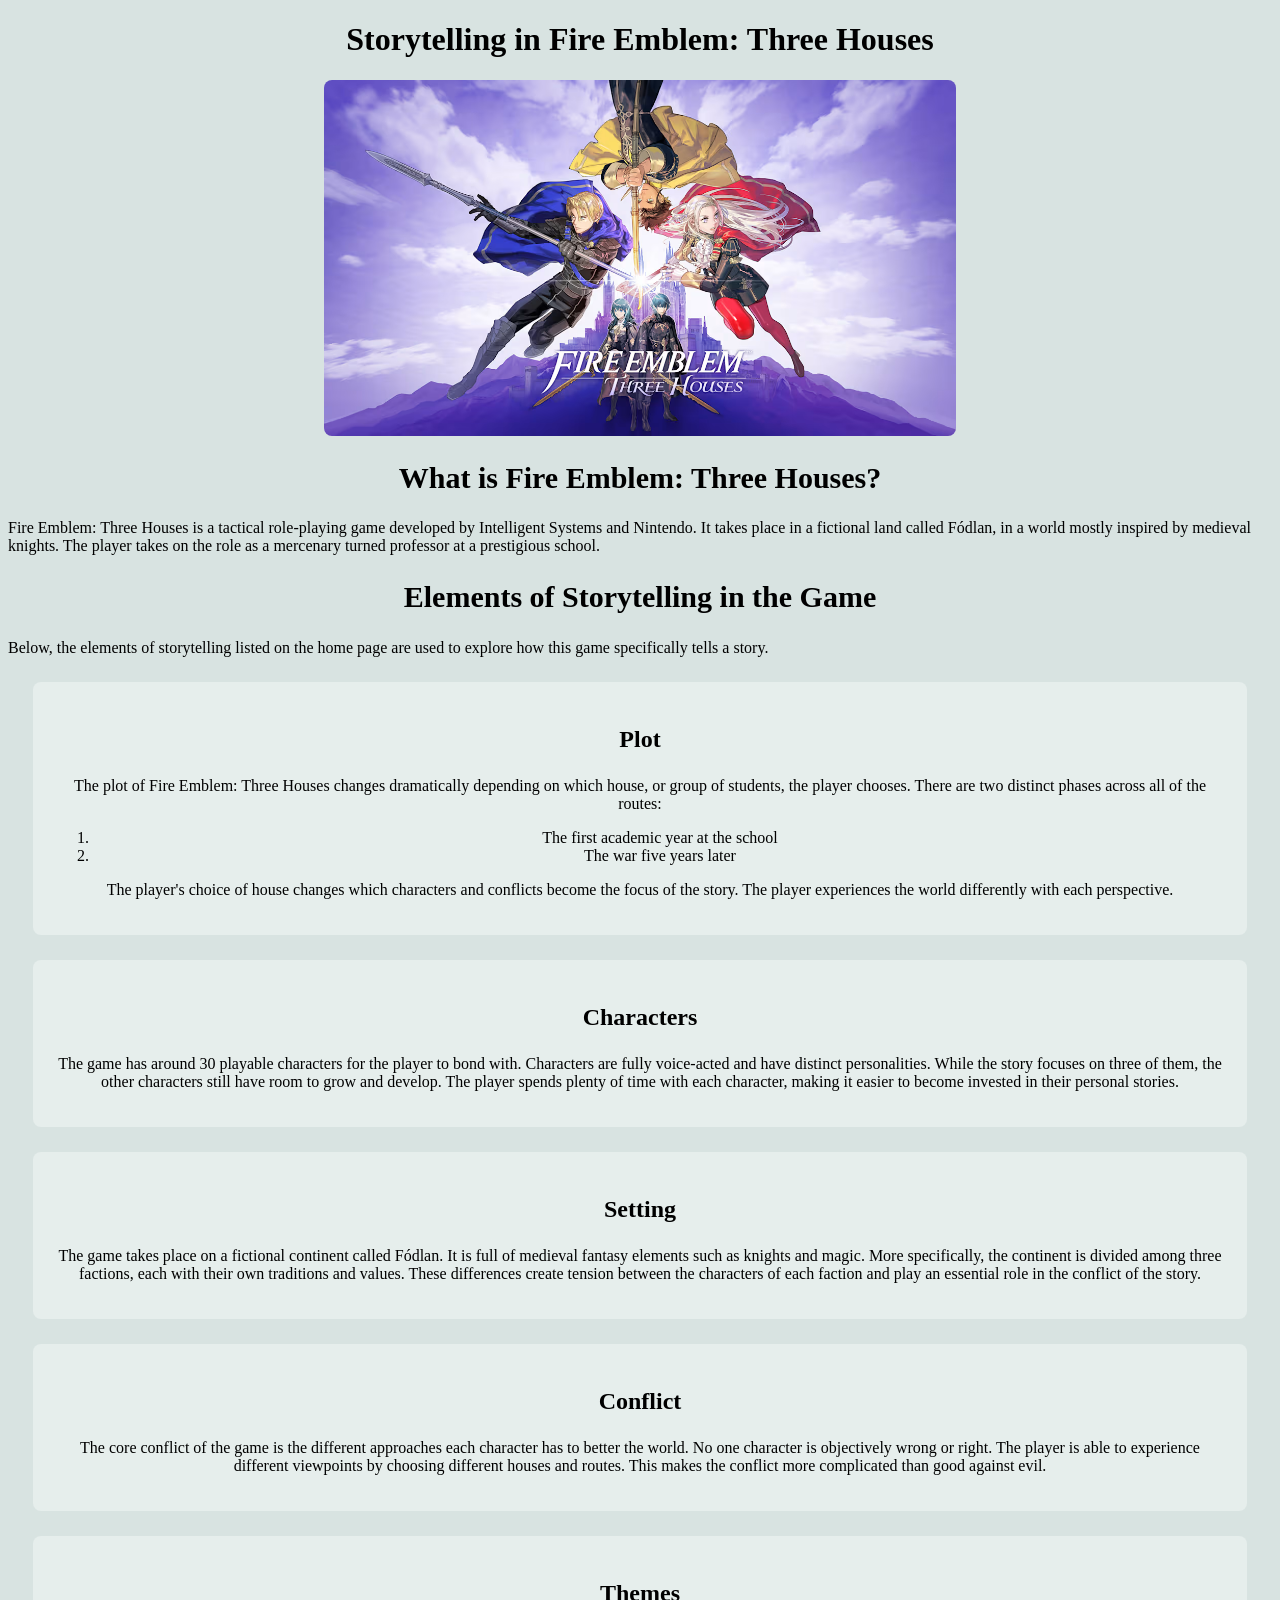
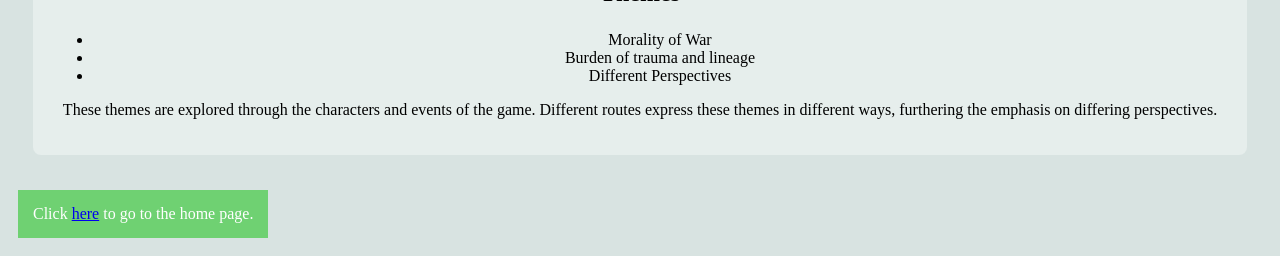
==== page2.html @ 9d00e952 "Added story_card class to the elements of storytelling in index.html and page2.html" ====
<!DOCTYPE html>
<html lang="en">
<head>
    <meta charset="UTF-8">
    <meta name="viewport" content="width=device-width, initial-scale=1.0">
    <title>Storytelling in Fire Emblem: Three Houses</title>
    <link rel="stylesheet" href="./css/style.css" />
</head>
<body>
    <header id="page2_header">
        <h1>Storytelling in Fire Emblem: Three Houses</h1>
        <img src="./images/fe3h.avif" alt="The cover art for the Fire Emblem: Three Houses video game." width="50%"/>
    </header>
    <main id="page2_content">
        <!-- Overview of Fire Emblem: Three Houses game -->
        <section id="overview_game">
            <h2>What is Fire Emblem: Three Houses?</h2>
            <p>Fire Emblem: Three Houses is a tactical role-playing game developed by Intelligent Systems and Nintendo. It takes place in a fictional land called Fódlan, in a world mostly inspired by medieval knights. The player takes on the role as a mercenary turned professor at a prestigious school.</p>
        </section>
        <!-- Intro to specific ways elements of storytelling are used in-game -->
        <section id="elements_in_game">
            <h2>Elements of Storytelling in the Game</h2>
            <p>Below, the elements of storytelling listed on the home page are used to explore how this game specifically tells a story.</p>
        </section>
        <!-- Overview of plot element in-game-->
        <section id="plot_in-game" class="story_card">
            <h3>Plot</h3>
            <p>The plot of Fire Emblem: Three Houses changes dramatically depending on which house, or group of students, the player chooses. There are two distinct phases across all of the routes:</p>
            <ol>
                <li>The first academic year at the school</li>
                <li>The war five years later</li>
            </ol>
            <p>The player's choice of house changes which characters and conflicts become the focus of the story. The player experiences the world differently with each perspective.</p>
        </section>
        <!-- Overview of character element in-game -->
        <section id="characters_in-game" class="story_card">
            <h3>Characters</h3>
            <p>The game has around 30 playable characters for the player to bond with. Characters are fully voice-acted and have distinct personalities. While the story focuses on three of them, the other characters still have room to grow and develop. The player spends plenty of time with each character, making it easier to become invested in their personal stories.</p>
        </section>
        <!-- Overview of setting element in-game -->
        <section id="setting_in-game" class="story_card">
            <h3>Setting</h3>
            <p>The game takes place on a fictional continent called Fódlan. It is full of medieval fantasy elements such as knights and magic. More specifically, the continent is divided among three factions, each with their own traditions and values. These differences create tension between the characters of each faction and play an essential role in the conflict of the story.</p>
        </section>
        <!-- Overview of conflict element in-game -->
        <section id="conflict_in-game" class="story_card">
            <h3>Conflict</h3>
            <p>The core conflict of the game is the different approaches each character has to better the world. No one character is objectively wrong or right. The player is able to experience different viewpoints by choosing different houses and routes. This makes the conflict more complicated than good against evil.</p>
        </section>
        <!-- Overview of theme element in-game -->
        <section id="theme_in-game" class="story_card">
            <h3>Themes</h3>
            <ul>
                <li>Morality of War</li>
                <li>Burden of trauma and lineage</li>
                <li>Different Perspectives</li>
            </ul>
            <p>These themes are explored through the characters and events of the game. Different routes express these themes in different ways, furthering the emphasis on differing perspectives.</p>
        </section>
    <footer id="page2_footer">
        <p class="button">Click <a href="index.html">here</a> to go to the home page.</p>
    </footer>
    </main>
</body>
</html>
---- css/style.css ----
header {
    background-color: #d8e3e1;
    text-align: center;
}
h2 {
    font-size: 30px;
    text-align: center;
}
h3 {
    font-size: 24px;
    text-align: center;
}
body {
    background-color:#d8e3e1;
}
* {
    font-family: crimson;
}
img {
    width: 50%;
    border-radius: 8px;
    display: block;
    margin: auto;
}
.button {
    background-color: #6fd172;
    color: white;
    padding: 15px;
    text-align: center;
    text-decoration: none;
    font-size: 16px;
    display: inline-block;
    margin: 10px;
}
.story_card {
    background-color: #e6eeec;
    padding: 20px;
    text-align: center;
    text-decoration: none;
    margin: 25px;
    border-radius: 8px
}
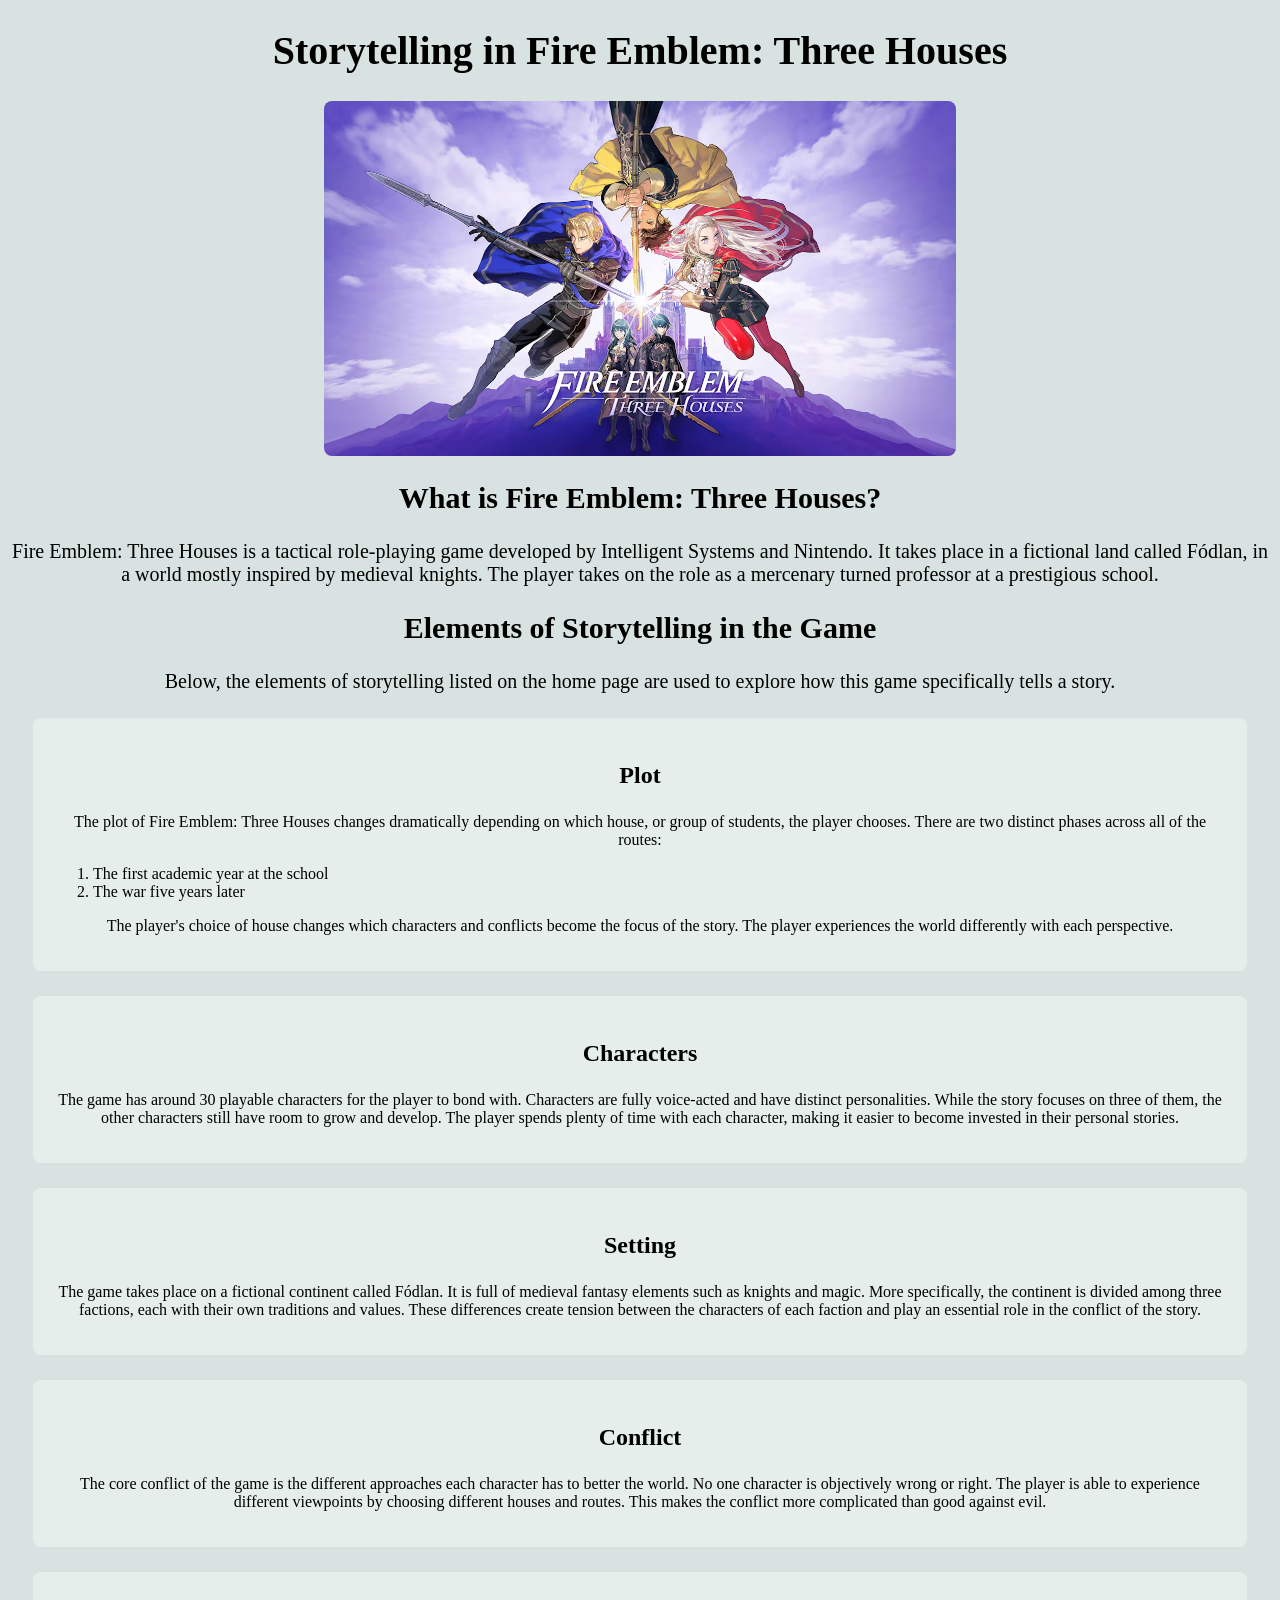
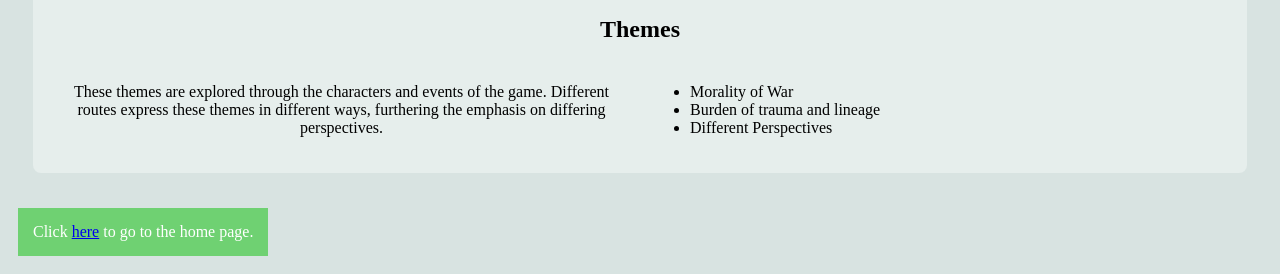
==== commit 48ba15de: "Added <div> and flexbox to page2.html. Also changed organization of themes section and made list in " ====
--- a/page2.html
+++ b/page2.html
@@ -26,7 +26,7 @@
         <section id="plot_in-game" class="story_card">
             <h3>Plot</h3>
             <p>The plot of Fire Emblem: Three Houses changes dramatically depending on which house, or group of students, the player chooses. There are two distinct phases across all of the routes:</p>
-            <ol>
+            <ol id="plot_list">
                 <li>The first academic year at the school</li>
                 <li>The war five years later</li>
             </ol>
@@ -50,12 +50,18 @@
         <!-- Overview of theme element in-game -->
         <section id="theme_in-game" class="story_card">
             <h3>Themes</h3>
-            <ul>
-                <li>Morality of War</li>
-                <li>Burden of trauma and lineage</li>
-                <li>Different Perspectives</li>
-            </ul>
-            <p>These themes are explored through the characters and events of the game. Different routes express these themes in different ways, furthering the emphasis on differing perspectives.</p>
+            <div id="theme_wrapper">
+                <section id="theme_p">
+                    <p>These themes are explored through the characters and events of the game. Different routes express these themes in different ways, furthering the emphasis on differing perspectives.</p>
+                </section>
+                <section id="theme_list">
+                    <ul>
+                        <li>Morality of War</li>
+                        <li>Burden of trauma and lineage</li>
+                        <li>Different Perspectives</li>
+                    </ul>
+                </section>
+            </div>
         </section>
     <footer id="page2_footer">
         <p class="button">Click <a href="index.html">here</a> to go to the home page.</p>
--- a/css/style.css
+++ b/css/style.css
@@ -1,6 +1,7 @@
 header {
     background-color: #d8e3e1;
     text-align: center;
+    font-size: 20px;
 }
 h2 {
     font-size: 30px;
@@ -39,4 +40,39 @@
     text-decoration: none;
     margin: 25px;
     border-radius: 8px
-}+}
+#overview_game {
+    text-align: center;
+    font-size: 20px;
+}
+#elements_in_game {
+    text-align: center;
+    font-size: 20px;
+}
+#elements_of_storytelling {
+    text-align: center;
+    font-size: 20px;
+}
+#examples_p {
+    text-align: center;
+    font-size: 20px;
+}
+#examples {
+    font-size: 18px;
+}
+
+#theme_wrapper {
+    display: flex;
+    gap: 20px;
+}
+#theme_p, #theme_list {
+    flex: 1;
+}
+
+#theme_list {
+    text-align: left;
+}
+
+#plot_list {
+    text-align: left;
+}
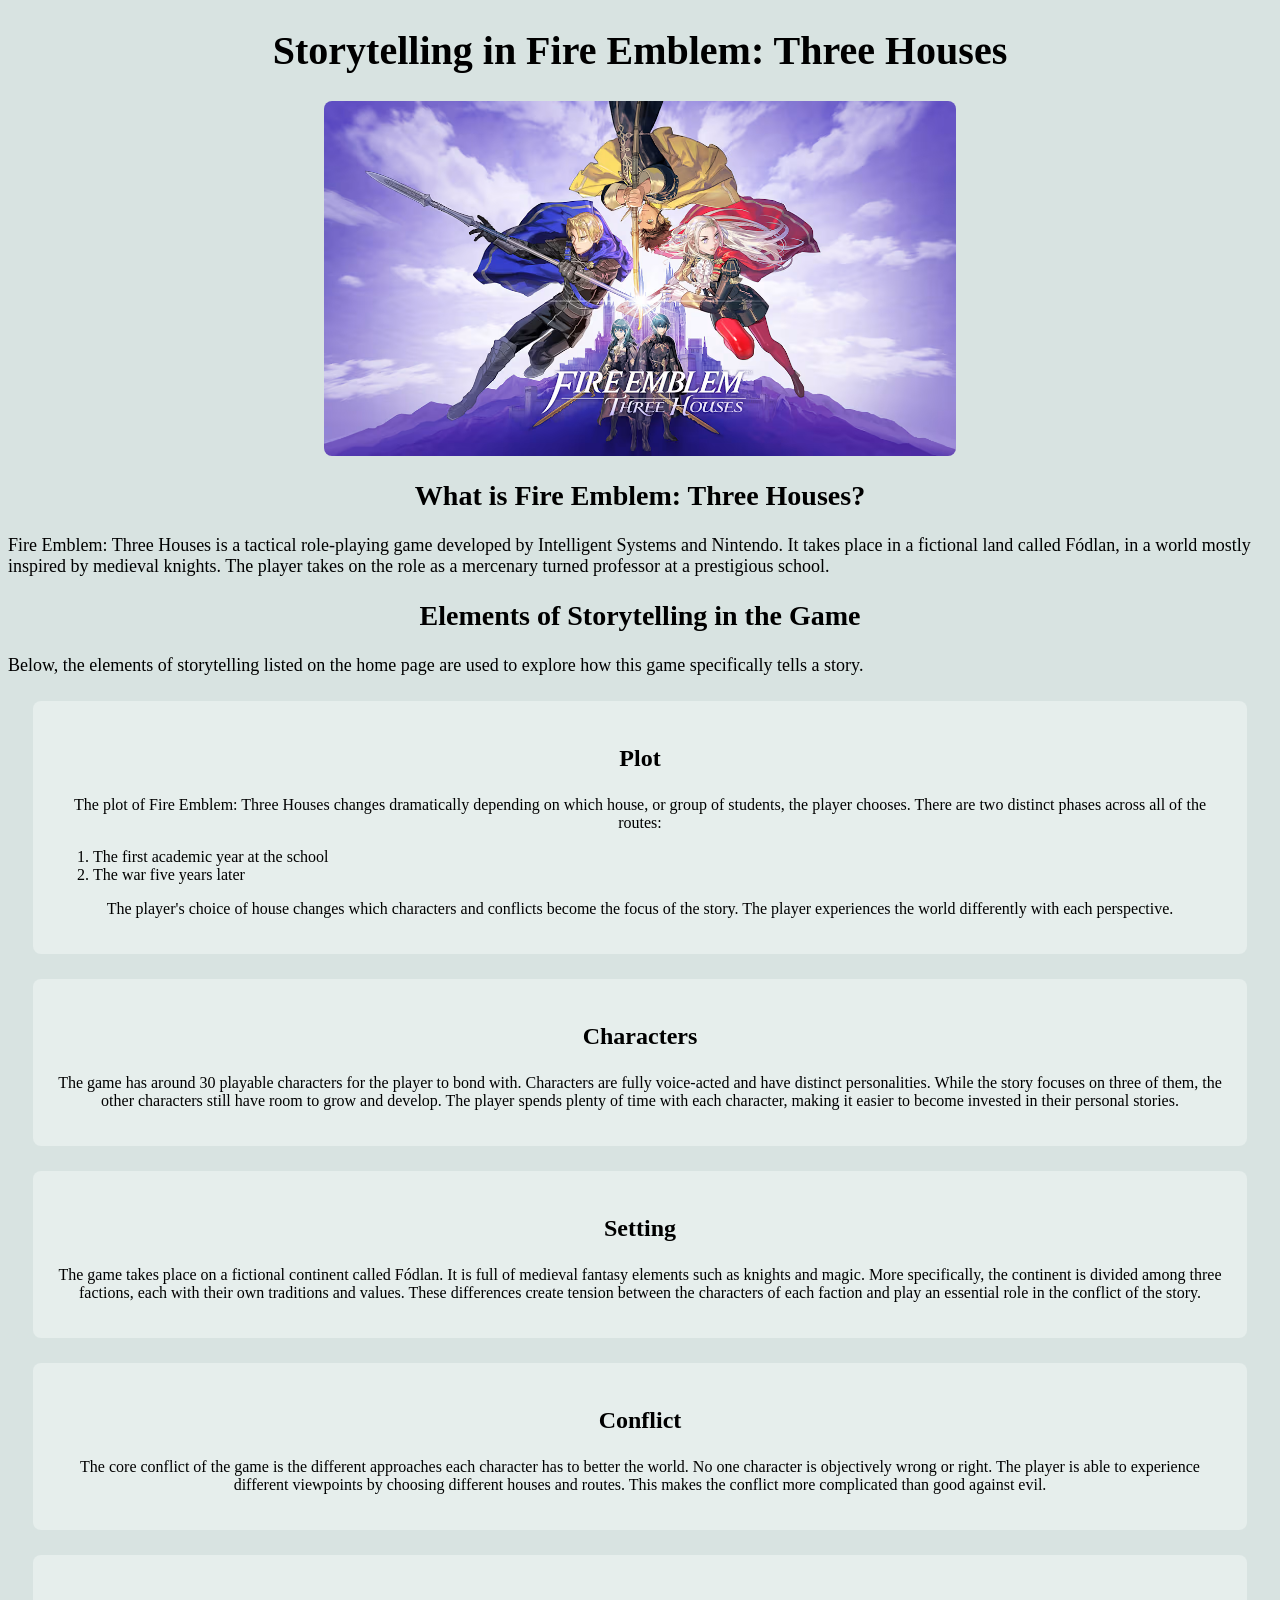
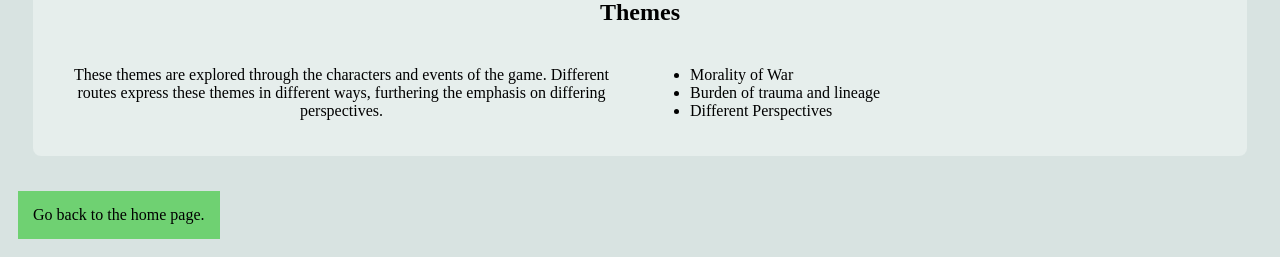
==== commit 1a4a334c: "Updated the links on the buttons for accessibility" ====
--- a/page2.html
+++ b/page2.html
@@ -64,7 +64,7 @@
             </div>
         </section>
     <footer id="page2_footer">
-        <p class="button">Click <a href="index.html">here</a> to go to the home page.</p>
+        <a class="button" href="index.html">Go back to the home page.</a>
     </footer>
     </main>
 </body>
--- a/css/style.css
+++ b/css/style.css
@@ -1,21 +1,8 @@
+/* Header and image */
 header {
     background-color: #d8e3e1;
     text-align: center;
     font-size: 20px;
-}
-h2 {
-    font-size: 30px;
-    text-align: center;
-}
-h3 {
-    font-size: 24px;
-    text-align: center;
-}
-body {
-    background-color:#d8e3e1;
-}
-* {
-    font-family: crimson;
 }
 img {
     width: 50%;
@@ -23,9 +10,26 @@
     display: block;
     margin: auto;
 }
+/* h2 and h3 */
+h2 {
+    font-size: 28px;
+    text-align: center;
+}
+h3 {
+    font-size: 24px;
+    text-align: center;
+}
+/* Background color and font */
+body {
+    background-color:#d8e3e1;
+}
+* {
+    font-family: palatino linotype, serif;
+}
+/* button class */
 .button {
     background-color: #6fd172;
-    color: white;
+    color: black;
     padding: 15px;
     text-align: center;
     text-decoration: none;
@@ -33,6 +37,7 @@
     display: inline-block;
     margin: 10px;
 }
+/* story_card class */
 .story_card {
     background-color: #e6eeec;
     padding: 20px;
@@ -41,26 +46,21 @@
     margin: 25px;
     border-radius: 8px
 }
-#overview_game {
-    text-align: center;
-    font-size: 20px;
-}
-#elements_in_game {
-    text-align: center;
-    font-size: 20px;
-}
-#elements_of_storytelling {
-    text-align: center;
-    font-size: 20px;
-}
-#examples_p {
-    text-align: center;
-    font-size: 20px;
-}
+/* Specific changes */
+#overview_game,
+#elements_in_game,
+#elements_of_storytelling,
+#examples_p,
 #examples {
     font-size: 18px;
 }
-
+/* List alignment fix*/
+#plot_list,
+#theme_list,
+#elements_of_storytelling_list {
+    text-align: left;
+}
+/* Flexbox for theme section in page2.html */
 #theme_wrapper {
     display: flex;
     gap: 20px;
@@ -68,11 +68,11 @@
 #theme_p, #theme_list {
     flex: 1;
 }
-
-#theme_list {
-    text-align: left;
+/* Flexbox for elements of storytelling section in index.html*/
+#elements_of_storytelling_wrapper {
+    display: flex;
+    gap: 20px;
 }
-
-#plot_list {
-    text-align: left;
-}
+#elements_of_storytelling_p, #elements_of_storytelling_list {
+    flex: 1;
+}
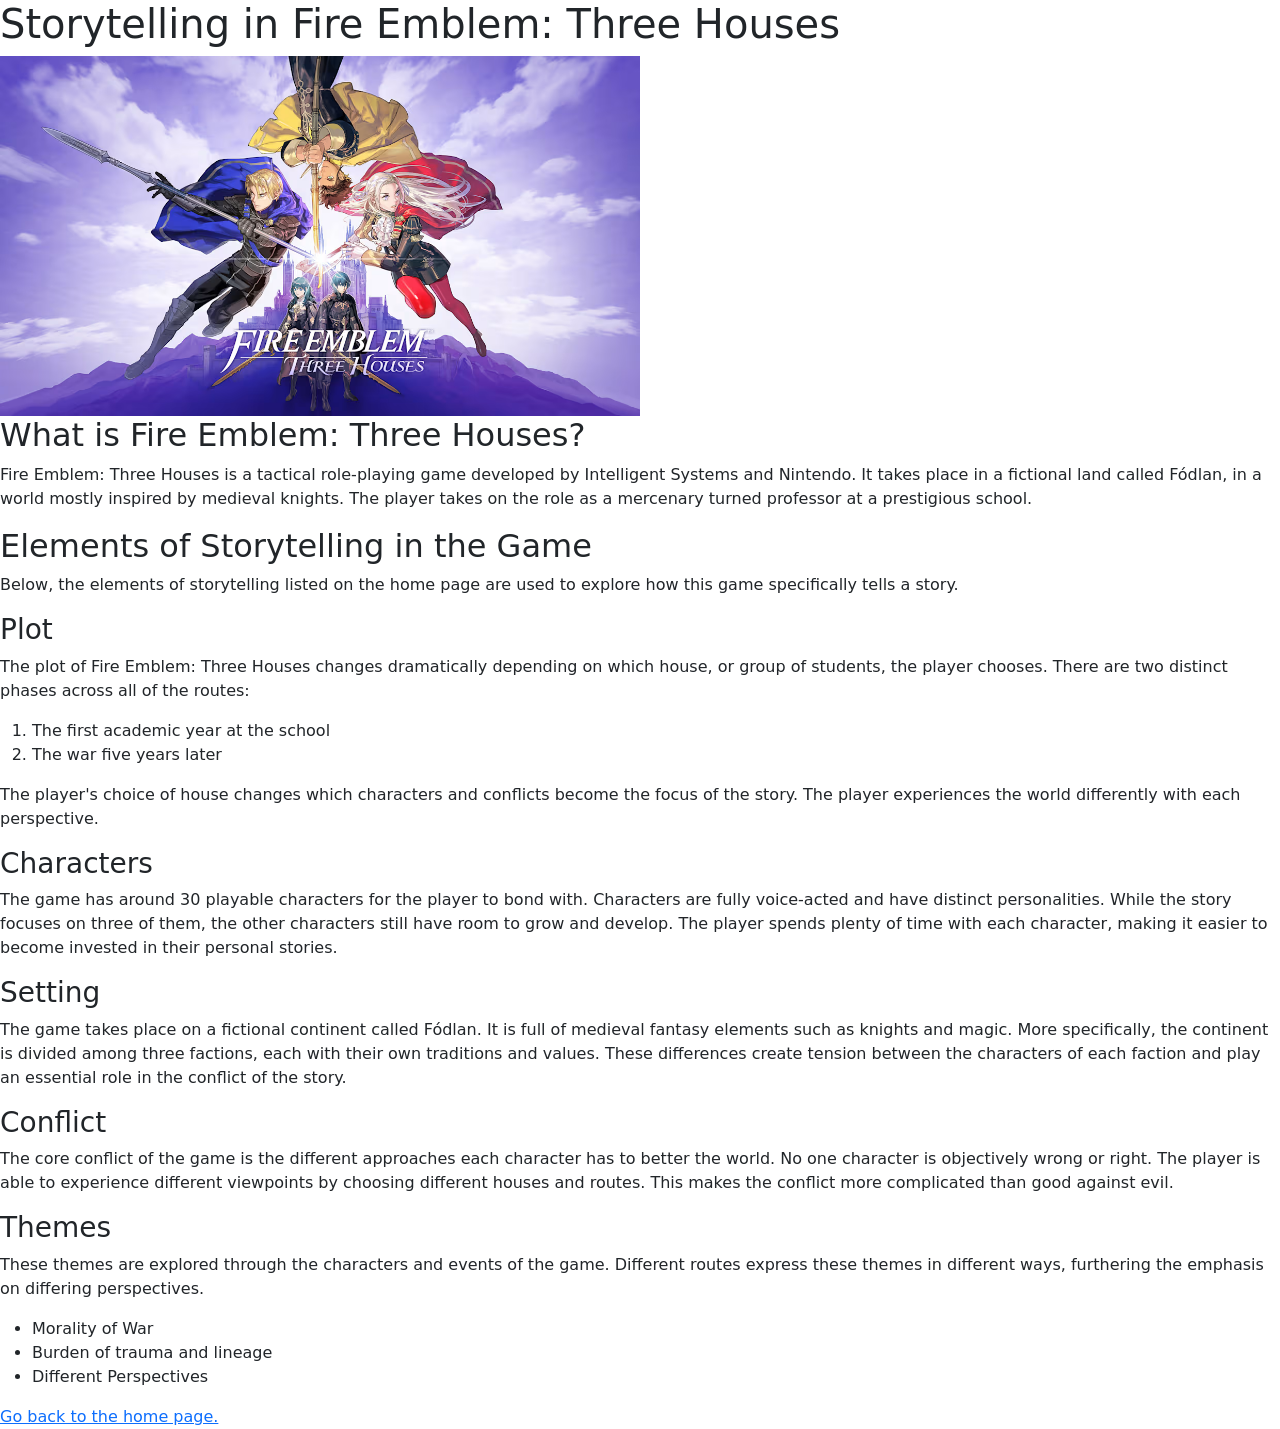
==== commit 5a08489a: "Added Bootstrap CDN and commented out stylesheet links" ====
--- a/page2.html
+++ b/page2.html
@@ -4,7 +4,10 @@
     <meta charset="UTF-8">
     <meta name="viewport" content="width=device-width, initial-scale=1.0">
     <title>Storytelling in Fire Emblem: Three Houses</title>
-    <link rel="stylesheet" href="./css/style.css" />
+     <!-- Link to Bootstrap -->
+    <link href="https://cdn.jsdelivr.net/npm/bootstrap@5.3.8/dist/css/bootstrap.min.css" rel="stylesheet">
+    <!-- Link to Stylesheet -->
+    <!--<link rel="stylesheet" href="./css/style.css" />-->
 </head>
 <body>
     <header id="page2_header">
--- a/css/style.css
+++ b/css/style.css
@@ -68,11 +68,72 @@
 #theme_p, #theme_list {
     flex: 1;
 }
-/* Flexbox for elements of storytelling section in index.html*/
+/* Flexbox for elements of storytelling section in index.html */
 #elements_of_storytelling_wrapper {
     display: flex;
     gap: 20px;
 }
 #elements_of_storytelling_p, #elements_of_storytelling_list {
     flex: 1;
+}
+/* Media Queriers */
+@media (max-width: 600px) {
+    body, .button {
+        font-size: 14px;
+    }
+    #elements_of_storytelling_wrapper {
+        flex-direction: column;
+        font-size: 16px;
+        row-gap: 1px;
+    }
+    #theme_wrapper {
+        flex-direction: column;
+        font-size: 14px;
+        row-gap: 1px;
+    }
+    #overview_game,
+    #elements_in_game,
+    #examples, 
+    #examples_p {
+        font-size: 16px;
+    }
+    header, h3 {
+        font-size: 18px;
+    }
+    h1 {
+        font-size: 28px;
+    }
+    h2 {
+        font-size: 24px;
+    }
+}
+@media (max-width: 380px) {
+    body, .button {
+        font-size: 12px;
+    }
+    #elements_of_storytelling_wrapper {
+        flex-direction: column;
+        font-size: 12px;
+        row-gap: 1px;
+    }
+    #theme_wrapper {
+        flex-direction: column;
+        font-size: 12px;
+        row-gap: 1px;
+    }
+    #overview_game,
+    #elements_in_game,
+    #examples, 
+    #examples_p {
+        font-size: 14px;
+    }
+    header, h3 {
+        font-size: 16px;
+    }
+    h1 {
+        font-size: 26px;
+    }
+    h2 {
+        font-size: 22px;
+    }
 }
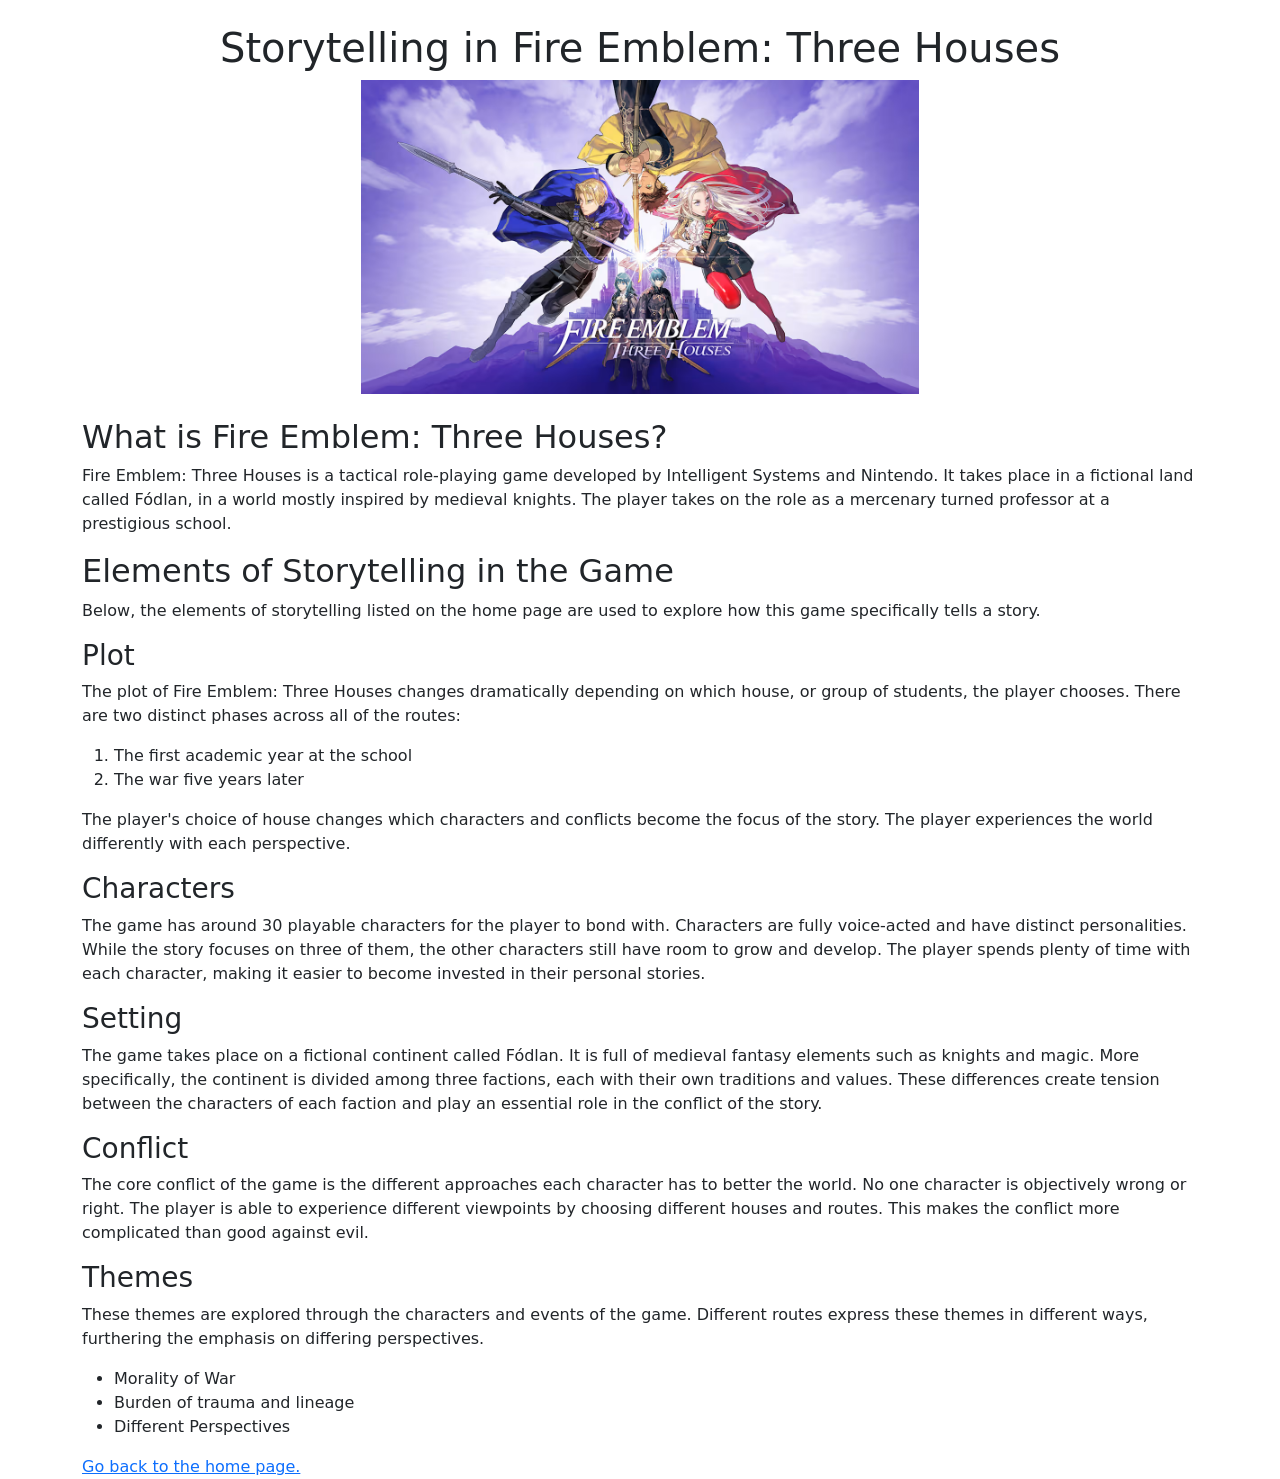
==== commit 3623ae4d: "Added body into container and updated headers for both files" ====
--- a/page2.html
+++ b/page2.html
@@ -10,65 +10,69 @@
     <!--<link rel="stylesheet" href="./css/style.css" />-->
 </head>
 <body>
-    <header id="page2_header">
-        <h1>Storytelling in Fire Emblem: Three Houses</h1>
-        <img src="./images/fe3h.avif" alt="The cover art for the Fire Emblem: Three Houses video game." width="50%"/>
-    </header>
-    <main id="page2_content">
-        <!-- Overview of Fire Emblem: Three Houses game -->
-        <section id="overview_game">
-            <h2>What is Fire Emblem: Three Houses?</h2>
-            <p>Fire Emblem: Three Houses is a tactical role-playing game developed by Intelligent Systems and Nintendo. It takes place in a fictional land called Fódlan, in a world mostly inspired by medieval knights. The player takes on the role as a mercenary turned professor at a prestigious school.</p>
-        </section>
-        <!-- Intro to specific ways elements of storytelling are used in-game -->
-        <section id="elements_in_game">
-            <h2>Elements of Storytelling in the Game</h2>
-            <p>Below, the elements of storytelling listed on the home page are used to explore how this game specifically tells a story.</p>
-        </section>
-        <!-- Overview of plot element in-game-->
-        <section id="plot_in-game" class="story_card">
-            <h3>Plot</h3>
-            <p>The plot of Fire Emblem: Three Houses changes dramatically depending on which house, or group of students, the player chooses. There are two distinct phases across all of the routes:</p>
-            <ol id="plot_list">
-                <li>The first academic year at the school</li>
-                <li>The war five years later</li>
-            </ol>
-            <p>The player's choice of house changes which characters and conflicts become the focus of the story. The player experiences the world differently with each perspective.</p>
-        </section>
-        <!-- Overview of character element in-game -->
-        <section id="characters_in-game" class="story_card">
-            <h3>Characters</h3>
-            <p>The game has around 30 playable characters for the player to bond with. Characters are fully voice-acted and have distinct personalities. While the story focuses on three of them, the other characters still have room to grow and develop. The player spends plenty of time with each character, making it easier to become invested in their personal stories.</p>
-        </section>
-        <!-- Overview of setting element in-game -->
-        <section id="setting_in-game" class="story_card">
-            <h3>Setting</h3>
-            <p>The game takes place on a fictional continent called Fódlan. It is full of medieval fantasy elements such as knights and magic. More specifically, the continent is divided among three factions, each with their own traditions and values. These differences create tension between the characters of each faction and play an essential role in the conflict of the story.</p>
-        </section>
-        <!-- Overview of conflict element in-game -->
-        <section id="conflict_in-game" class="story_card">
-            <h3>Conflict</h3>
-            <p>The core conflict of the game is the different approaches each character has to better the world. No one character is objectively wrong or right. The player is able to experience different viewpoints by choosing different houses and routes. This makes the conflict more complicated than good against evil.</p>
-        </section>
-        <!-- Overview of theme element in-game -->
-        <section id="theme_in-game" class="story_card">
-            <h3>Themes</h3>
-            <div id="theme_wrapper">
-                <section id="theme_p">
-                    <p>These themes are explored through the characters and events of the game. Different routes express these themes in different ways, furthering the emphasis on differing perspectives.</p>
-                </section>
-                <section id="theme_list">
-                    <ul>
-                        <li>Morality of War</li>
-                        <li>Burden of trauma and lineage</li>
-                        <li>Different Perspectives</li>
-                    </ul>
-                </section>
-            </div>
-        </section>
-    <footer id="page2_footer">
-        <a class="button" href="index.html">Go back to the home page.</a>
-    </footer>
-    </main>
+    <div class="container mt-4">
+
+        <header class="text-center mb-4" id="page2_header">
+            <h1>Storytelling in Fire Emblem: Three Houses</h1>
+            <img src="./images/fe3h.avif" alt="The cover art for the Fire Emblem: Three Houses video game." width="50%"/>
+        </header>
+        <main id="page2_content">
+            <!-- Overview of Fire Emblem: Three Houses game -->
+            <section id="overview_game">
+                <h2>What is Fire Emblem: Three Houses?</h2>
+                <p>Fire Emblem: Three Houses is a tactical role-playing game developed by Intelligent Systems and Nintendo. It takes place in a fictional land called Fódlan, in a world mostly inspired by medieval knights. The player takes on the role as a mercenary turned professor at a prestigious school.</p>
+            </section>
+            <!-- Intro to specific ways elements of storytelling are used in-game -->
+            <section id="elements_in_game">
+                <h2>Elements of Storytelling in the Game</h2>
+                <p>Below, the elements of storytelling listed on the home page are used to explore how this game specifically tells a story.</p>
+            </section>
+            <!-- Overview of plot element in-game-->
+            <section id="plot_in-game" class="story_card">
+                <h3>Plot</h3>
+                <p>The plot of Fire Emblem: Three Houses changes dramatically depending on which house, or group of students, the player chooses. There are two distinct phases across all of the routes:</p>
+                <ol id="plot_list">
+                    <li>The first academic year at the school</li>
+                    <li>The war five years later</li>
+                </ol>
+                <p>The player's choice of house changes which characters and conflicts become the focus of the story. The player experiences the world differently with each perspective.</p>
+            </section>
+            <!-- Overview of character element in-game -->
+            <section id="characters_in-game" class="story_card">
+                <h3>Characters</h3>
+                <p>The game has around 30 playable characters for the player to bond with. Characters are fully voice-acted and have distinct personalities. While the story focuses on three of them, the other characters still have room to grow and develop. The player spends plenty of time with each character, making it easier to become invested in their personal stories.</p>
+            </section>
+            <!-- Overview of setting element in-game -->
+            <section id="setting_in-game" class="story_card">
+                <h3>Setting</h3>
+                <p>The game takes place on a fictional continent called Fódlan. It is full of medieval fantasy elements such as knights and magic. More specifically, the continent is divided among three factions, each with their own traditions and values. These differences create tension between the characters of each faction and play an essential role in the conflict of the story.</p>
+            </section>
+            <!-- Overview of conflict element in-game -->
+            <section id="conflict_in-game" class="story_card">
+                <h3>Conflict</h3>
+                <p>The core conflict of the game is the different approaches each character has to better the world. No one character is objectively wrong or right. The player is able to experience different viewpoints by choosing different houses and routes. This makes the conflict more complicated than good against evil.</p>
+            </section>
+            <!-- Overview of theme element in-game -->
+            <section id="theme_in-game" class="story_card">
+                <h3>Themes</h3>
+                <div id="theme_wrapper">
+                    <section id="theme_p">
+                        <p>These themes are explored through the characters and events of the game. Different routes express these themes in different ways, furthering the emphasis on differing perspectives.</p>
+                    </section>
+                    <section id="theme_list">
+                        <ul>
+                            <li>Morality of War</li>
+                            <li>Burden of trauma and lineage</li>
+                            <li>Different Perspectives</li>
+                        </ul>
+                    </section>
+                </div>
+            </section>
+        <footer id="page2_footer">
+            <a class="button" href="index.html">Go back to the home page.</a>
+        </footer>
+        </main>
+
+    </div>
 </body>
 </html>
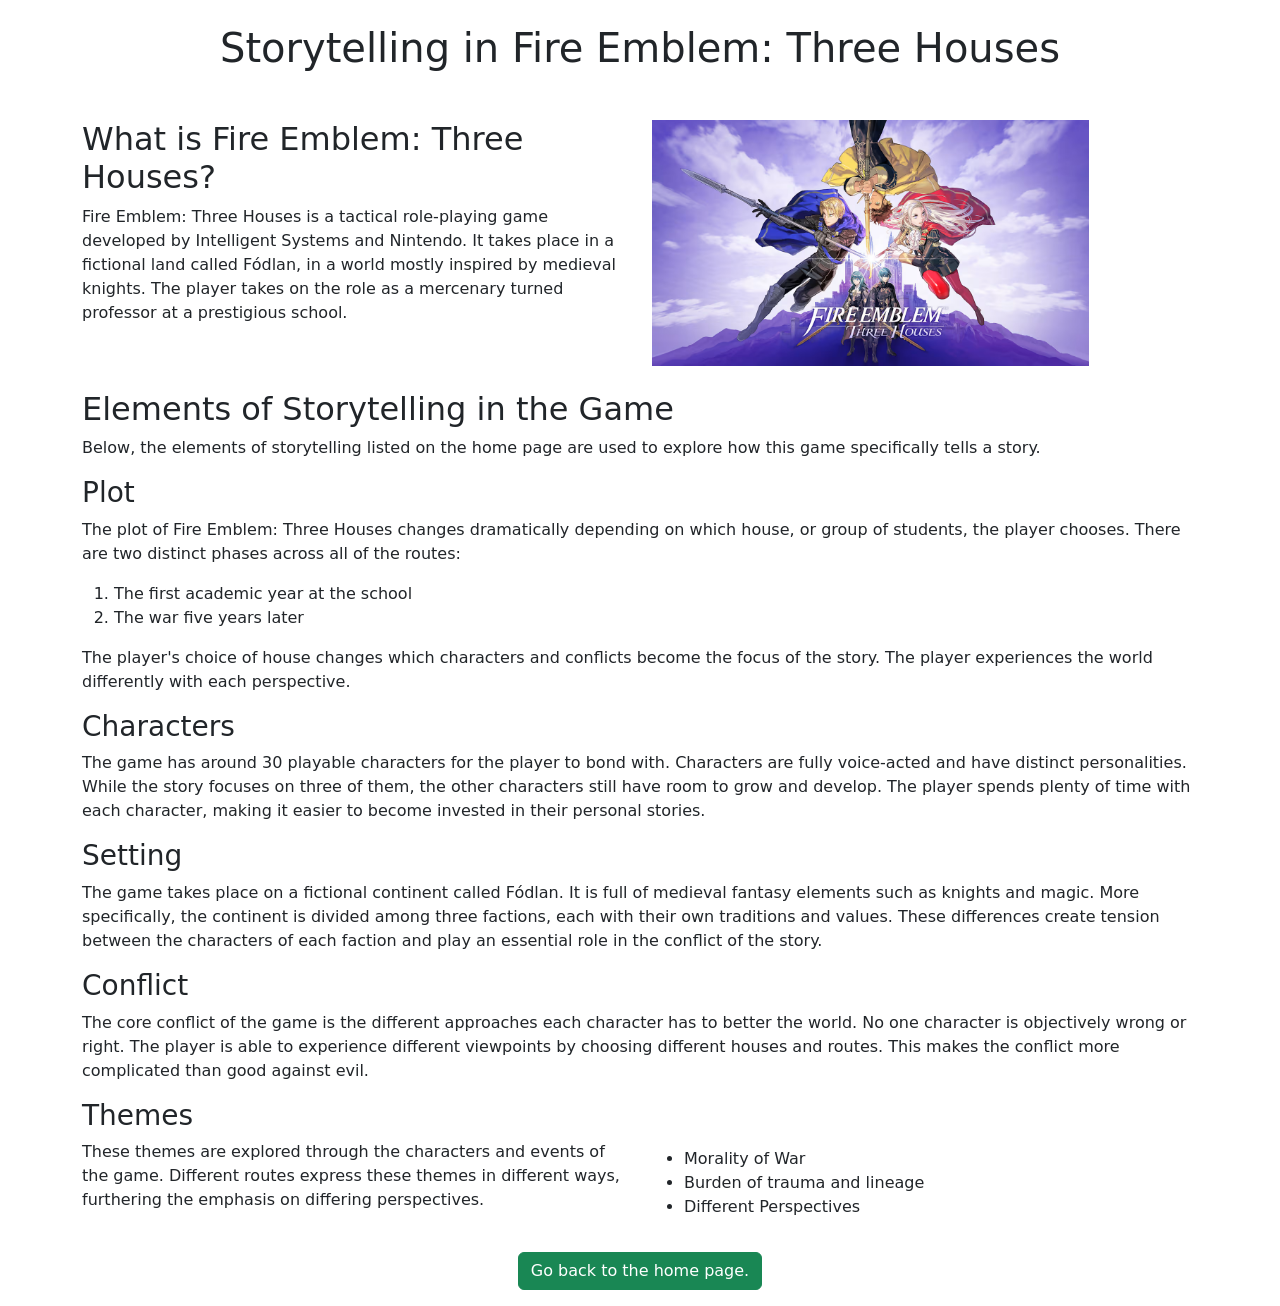
==== commit ecf2890f: "Added basic Bootstrap to page2.html Moved the image to be part of the game overview section" ====
--- a/page2.html
+++ b/page2.html
@@ -14,14 +14,21 @@
 
         <header class="text-center mb-4" id="page2_header">
             <h1>Storytelling in Fire Emblem: Three Houses</h1>
-            <img src="./images/fe3h.avif" alt="The cover art for the Fire Emblem: Three Houses video game." width="50%"/>
+            
         </header>
         <main id="page2_content">
             <!-- Overview of Fire Emblem: Three Houses game -->
-            <section id="overview_game">
-                <h2>What is Fire Emblem: Three Houses?</h2>
-                <p>Fire Emblem: Three Houses is a tactical role-playing game developed by Intelligent Systems and Nintendo. It takes place in a fictional land called Fódlan, in a world mostly inspired by medieval knights. The player takes on the role as a mercenary turned professor at a prestigious school.</p>
-            </section>
+            <div class="row">
+            
+                <section class="col-md-6 mt-4 mb-4" id="overview_game">
+                    <h2>What is Fire Emblem: Three Houses?</h2>
+                    <p>Fire Emblem: Three Houses is a tactical role-playing game developed by Intelligent Systems and Nintendo. It takes place in a fictional land called Fódlan, in a world mostly inspired by medieval knights. The player takes on the role as a mercenary turned professor at a prestigious school.</p>
+                </section>
+                <section class="col-md-6 mt-4 mb-4">
+                    <img src="./images/fe3h.avif" alt="The cover art for the Fire Emblem: Three Houses video game." width="80%"/>
+                </section>
+            
+            </div>
             <!-- Intro to specific ways elements of storytelling are used in-game -->
             <section id="elements_in_game">
                 <h2>Elements of Storytelling in the Game</h2>
@@ -53,23 +60,29 @@
                 <p>The core conflict of the game is the different approaches each character has to better the world. No one character is objectively wrong or right. The player is able to experience different viewpoints by choosing different houses and routes. This makes the conflict more complicated than good against evil.</p>
             </section>
             <!-- Overview of theme element in-game -->
-            <section id="theme_in-game" class="story_card">
-                <h3>Themes</h3>
-                <div id="theme_wrapper">
-                    <section id="theme_p">
+            <div class="row">
+                <!-- <section id="theme_in-game" class="story_card"> -->
+                <section class="col-md-6 mb-4">
+                    <h3>Themes</h3>
+                    <!-- <div id="theme_wrapper"> -->
+                        <!-- <section id="theme_p"> -->
                         <p>These themes are explored through the characters and events of the game. Different routes express these themes in different ways, furthering the emphasis on differing perspectives.</p>
-                    </section>
-                    <section id="theme_list">
-                        <ul>
-                            <li>Morality of War</li>
-                            <li>Burden of trauma and lineage</li>
-                            <li>Different Perspectives</li>
-                        </ul>
-                    </section>
-                </div>
-            </section>
+                </section>
+                <!-- <section id="theme_list"> -->
+                <section class="col-md-6 mt-5">
+                    <ul>
+                        <li>Morality of War</li>
+                        <li>Burden of trauma and lineage</li>
+                        <li>Different Perspectives</li>
+                    </ul>
+                </section>
+                    <!--</div>
+                </section> -->
+            </div>
         <footer id="page2_footer">
-            <a class="button" href="index.html">Go back to the home page.</a>
+            <p class="text-center">
+                <a href="index.html" class="btn btn-success">Go back to the home page.</a>
+            </p>
         </footer>
         </main>
 
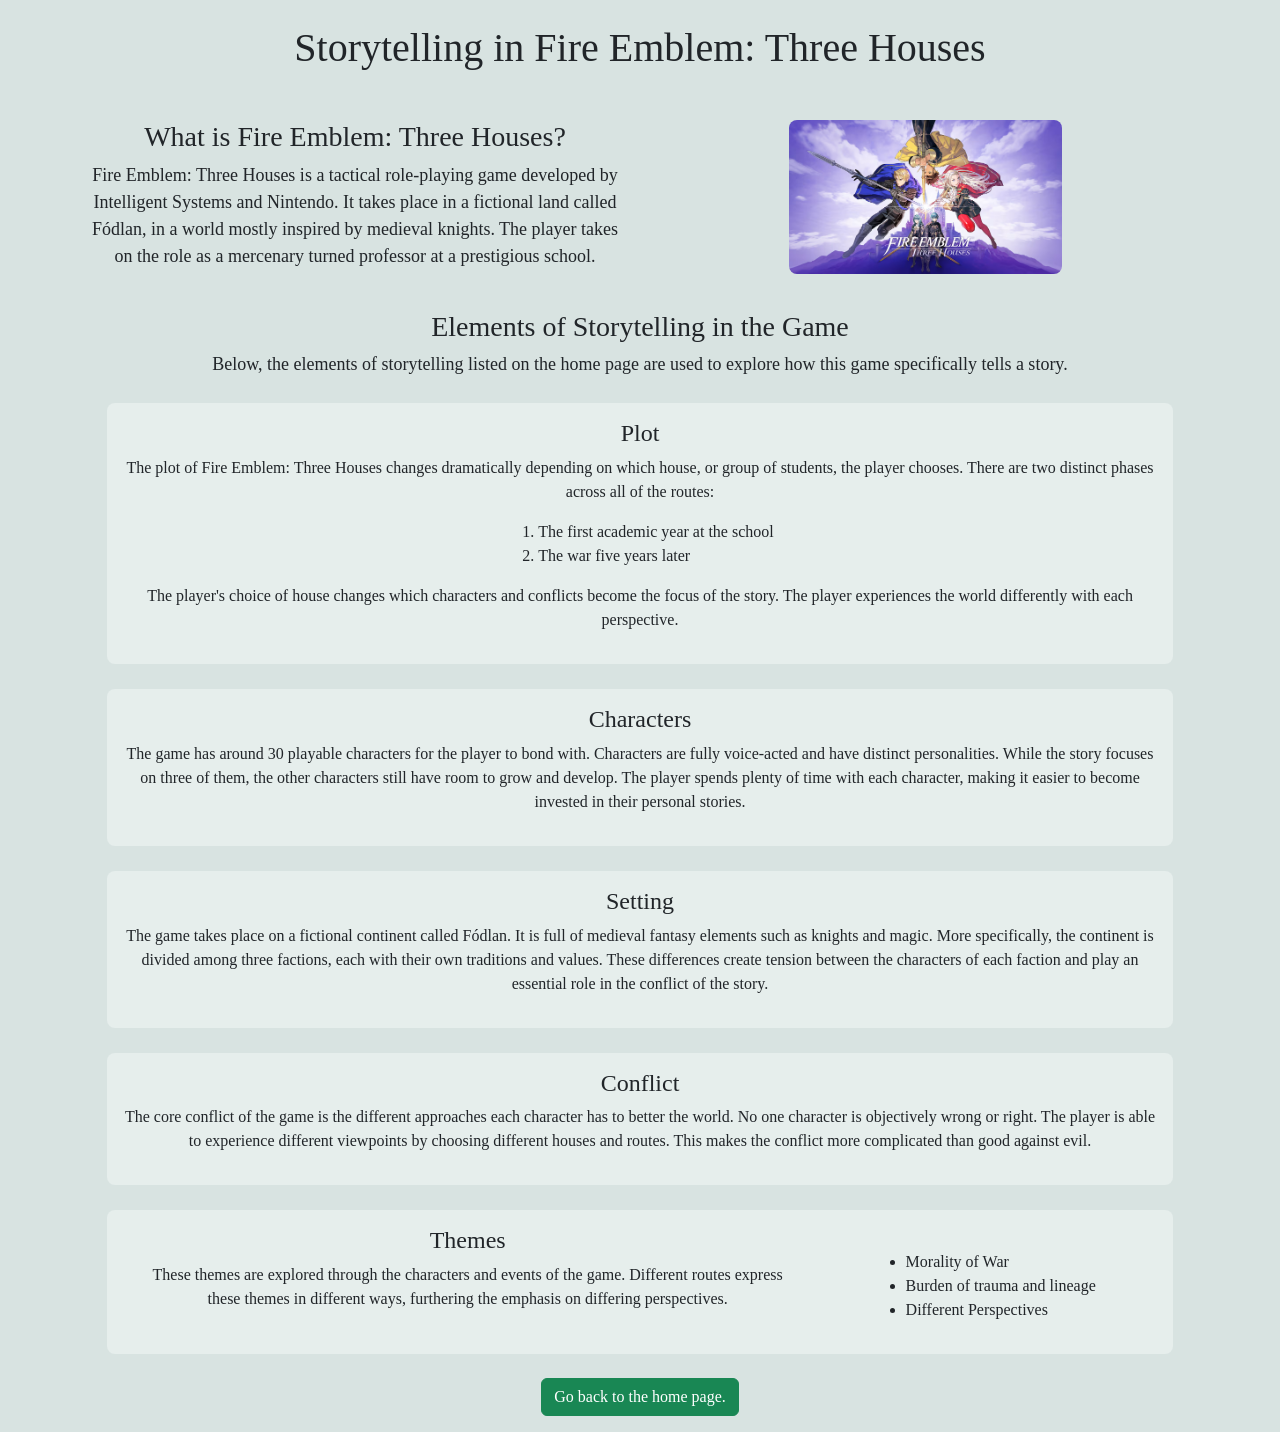
==== commit 355828e4: "Added more Bootstrap to page2.html" ====
--- a/page2.html
+++ b/page2.html
@@ -7,85 +7,80 @@
      <!-- Link to Bootstrap -->
     <link href="https://cdn.jsdelivr.net/npm/bootstrap@5.3.8/dist/css/bootstrap.min.css" rel="stylesheet">
     <!-- Link to Stylesheet -->
-    <!--<link rel="stylesheet" href="./css/style.css" />-->
+    <link rel="stylesheet" href="./css/style.css" />
 </head>
 <body>
     <div class="container mt-4">
-
         <header class="text-center mb-4" id="page2_header">
             <h1>Storytelling in Fire Emblem: Three Houses</h1>
-            
         </header>
         <main id="page2_content">
             <!-- Overview of Fire Emblem: Three Houses game -->
-            <div class="row">
+            <div class="row text-center">
             
-                <section class="col-md-6 mt-4 mb-4" id="overview_game">
+                <section class="col-md-6 mt-4" id="overview_game">
                     <h2>What is Fire Emblem: Three Houses?</h2>
                     <p>Fire Emblem: Three Houses is a tactical role-playing game developed by Intelligent Systems and Nintendo. It takes place in a fictional land called Fódlan, in a world mostly inspired by medieval knights. The player takes on the role as a mercenary turned professor at a prestigious school.</p>
                 </section>
-                <section class="col-md-6 mt-4 mb-4">
+                <section class="col-md-6 mt-4">
                     <img src="./images/fe3h.avif" alt="The cover art for the Fire Emblem: Three Houses video game." width="80%"/>
                 </section>
             
             </div>
-            <!-- Intro to specific ways elements of storytelling are used in-game -->
-            <section id="elements_in_game">
-                <h2>Elements of Storytelling in the Game</h2>
-                <p>Below, the elements of storytelling listed on the home page are used to explore how this game specifically tells a story.</p>
-            </section>
-            <!-- Overview of plot element in-game-->
-            <section id="plot_in-game" class="story_card">
-                <h3>Plot</h3>
-                <p>The plot of Fire Emblem: Three Houses changes dramatically depending on which house, or group of students, the player chooses. There are two distinct phases across all of the routes:</p>
-                <ol id="plot_list">
-                    <li>The first academic year at the school</li>
-                    <li>The war five years later</li>
-                </ol>
-                <p>The player's choice of house changes which characters and conflicts become the focus of the story. The player experiences the world differently with each perspective.</p>
-            </section>
-            <!-- Overview of character element in-game -->
-            <section id="characters_in-game" class="story_card">
-                <h3>Characters</h3>
-                <p>The game has around 30 playable characters for the player to bond with. Characters are fully voice-acted and have distinct personalities. While the story focuses on three of them, the other characters still have room to grow and develop. The player spends plenty of time with each character, making it easier to become invested in their personal stories.</p>
-            </section>
-            <!-- Overview of setting element in-game -->
-            <section id="setting_in-game" class="story_card">
-                <h3>Setting</h3>
-                <p>The game takes place on a fictional continent called Fódlan. It is full of medieval fantasy elements such as knights and magic. More specifically, the continent is divided among three factions, each with their own traditions and values. These differences create tension between the characters of each faction and play an essential role in the conflict of the story.</p>
-            </section>
-            <!-- Overview of conflict element in-game -->
-            <section id="conflict_in-game" class="story_card">
-                <h3>Conflict</h3>
-                <p>The core conflict of the game is the different approaches each character has to better the world. No one character is objectively wrong or right. The player is able to experience different viewpoints by choosing different houses and routes. This makes the conflict more complicated than good against evil.</p>
-            </section>
+            <div class="text-center">
+                <!-- Intro to specific ways elements of storytelling are used in-game -->
+                <section class="mt-4" id="elements_in_game">
+                    <h2>Elements of Storytelling in the Game</h2>
+                    <p>Below, the elements of storytelling listed on the home page are used to explore how this game specifically tells a story.</p>
+                </section>
+                <!-- Overview of plot element in-game-->
+                <section id="plot_in-game" class="p-3 mb-4 story_card">
+                    <h3>Plot</h3>
+                    <p>The plot of Fire Emblem: Three Houses changes dramatically depending on which house, or group of students, the player chooses. There are two distinct phases across all of the routes:</p>
+                    <section class="d-flex justify-content-center">
+                        <ol id="plot_list">
+                            <li>The first academic year at the school</li>
+                            <li>The war five years later</li>
+                        </ol>
+                    </section>
+                    <p>The player's choice of house changes which characters and conflicts become the focus of the story. The player experiences the world differently with each perspective.</p>
+                </section>
+                <!-- Overview of character element in-game -->
+                <section id="characters_in-game" class="p-3 mb-4 story_card">
+                    <h3>Characters</h3>
+                    <p>The game has around 30 playable characters for the player to bond with. Characters are fully voice-acted and have distinct personalities. While the story focuses on three of them, the other characters still have room to grow and develop. The player spends plenty of time with each character, making it easier to become invested in their personal stories.</p>
+                </section>
+                <!-- Overview of setting element in-game -->
+                <section id="setting_in-game" class="p-3 mb-4 story_card">
+                    <h3>Setting</h3>
+                    <p>The game takes place on a fictional continent called Fódlan. It is full of medieval fantasy elements such as knights and magic. More specifically, the continent is divided among three factions, each with their own traditions and values. These differences create tension between the characters of each faction and play an essential role in the conflict of the story.</p>
+                </section>
+                <!-- Overview of conflict element in-game -->
+                <section id="conflict_in-game" class="p-3 mb-4 story_card">
+                    <h3>Conflict</h3>
+                    <p>The core conflict of the game is the different approaches each character has to better the world. No one character is objectively wrong or right. The player is able to experience different viewpoints by choosing different houses and routes. This makes the conflict more complicated than good against evil.</p>
+                </section>
+            </div>
             <!-- Overview of theme element in-game -->
-            <div class="row">
-                <!-- <section id="theme_in-game" class="story_card"> -->
-                <section class="col-md-6 mb-4">
+            <div class="row p-3 mb-4 story_card">
+                <section id="theme_in-game" class="col-md-8 text-center">
                     <h3>Themes</h3>
-                    <!-- <div id="theme_wrapper"> -->
-                        <!-- <section id="theme_p"> -->
-                        <p>These themes are explored through the characters and events of the game. Different routes express these themes in different ways, furthering the emphasis on differing perspectives.</p>
+                    <p id="theme_p">These themes are explored through the characters and events of the game. Different routes express these themes in different ways, furthering the emphasis on differing perspectives.</p>
                 </section>
-                <!-- <section id="theme_list"> -->
-                <section class="col-md-6 mt-5">
+                <section id="theme_list" class="col-md-4 mt-4 d-flex justify-content-center">
                     <ul>
                         <li>Morality of War</li>
                         <li>Burden of trauma and lineage</li>
                         <li>Different Perspectives</li>
                     </ul>
                 </section>
-                    <!--</div>
-                </section> -->
             </div>
-        <footer id="page2_footer">
-            <p class="text-center">
-                <a href="index.html" class="btn btn-success">Go back to the home page.</a>
-            </p>
-        </footer>
-        </main>
-
+            <footer id="page2_footer">
+                <p class="text-center">
+                    <a href="index.html" class="btn btn-success">Go back to the home page.</a>
+                </p>
+            </footer>
+            </main>
     </div>
 </body>
 </html>
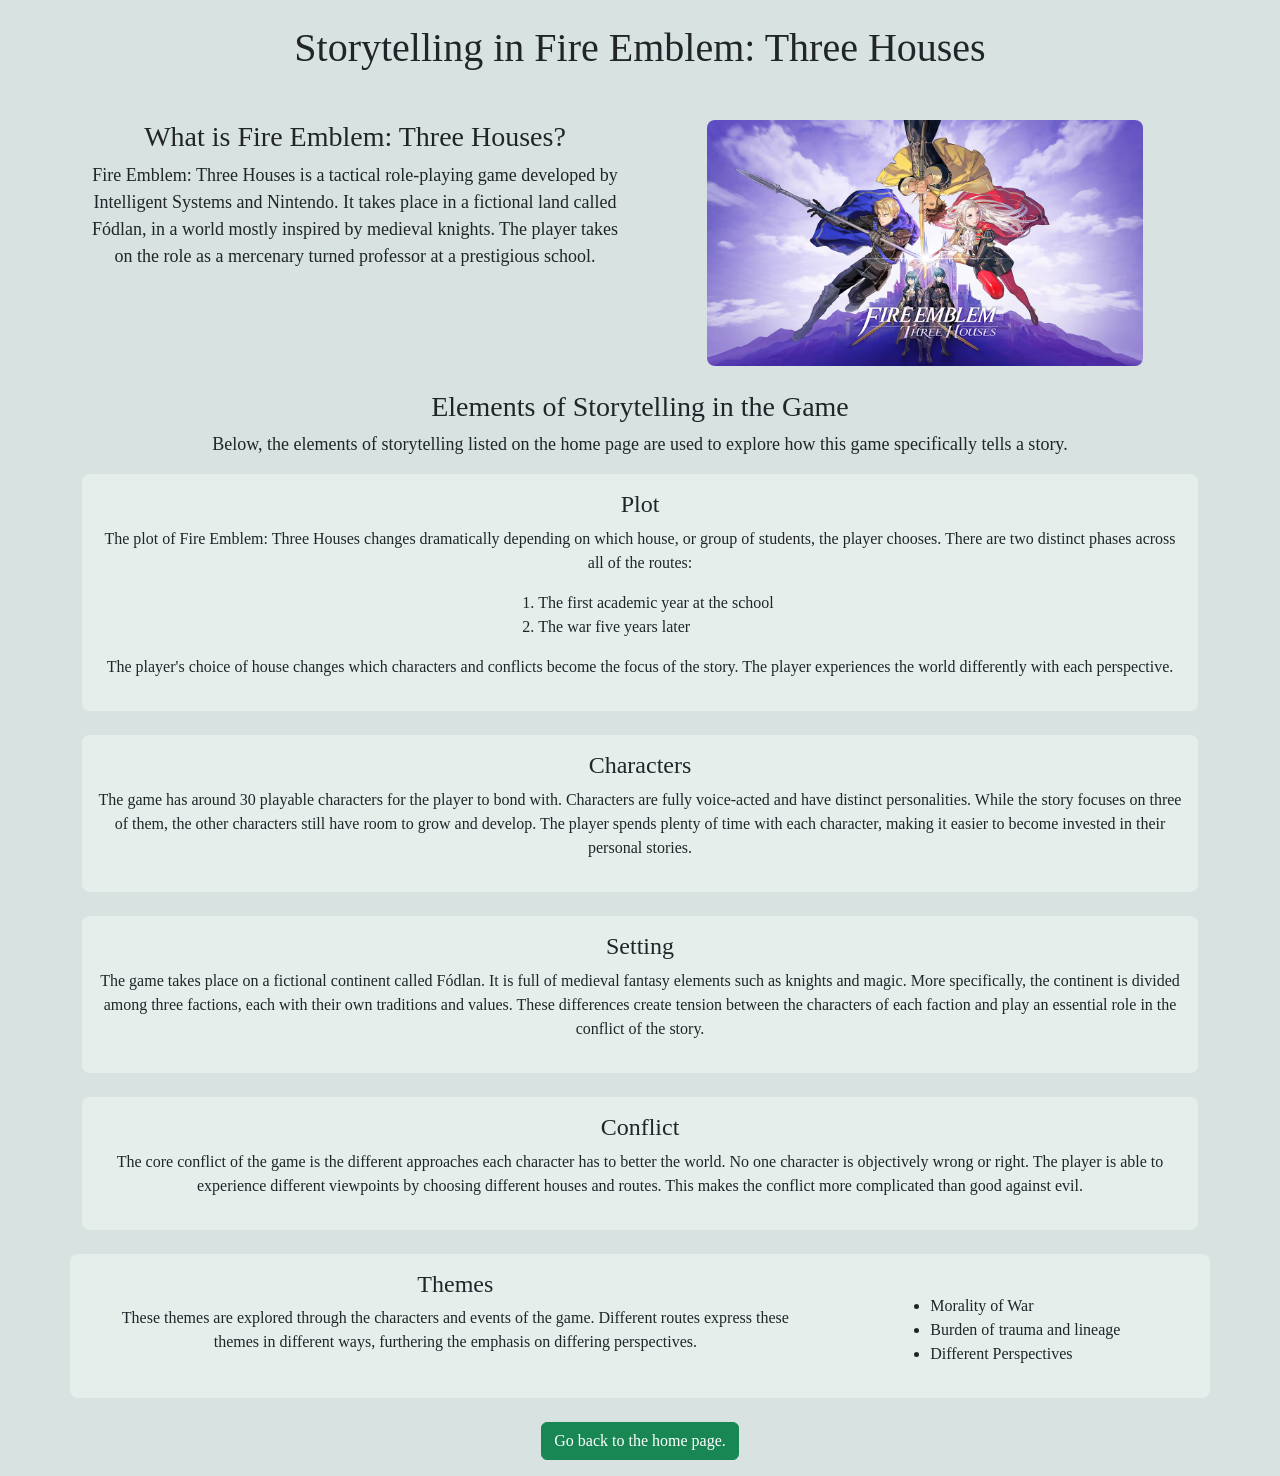
==== commit 62a9cd2d: "Final polish before deployment" ====
--- a/page2.html
+++ b/page2.html
@@ -17,7 +17,6 @@
         <main id="page2_content">
             <!-- Overview of Fire Emblem: Three Houses game -->
             <div class="row text-center">
-            
                 <section class="col-md-6 mt-4" id="overview_game">
                     <h2>What is Fire Emblem: Three Houses?</h2>
                     <p>Fire Emblem: Three Houses is a tactical role-playing game developed by Intelligent Systems and Nintendo. It takes place in a fictional land called Fódlan, in a world mostly inspired by medieval knights. The player takes on the role as a mercenary turned professor at a prestigious school.</p>
@@ -25,7 +24,6 @@
                 <section class="col-md-6 mt-4">
                     <img src="./images/fe3h.avif" alt="The cover art for the Fire Emblem: Three Houses video game." width="80%"/>
                 </section>
-            
             </div>
             <div class="text-center">
                 <!-- Intro to specific ways elements of storytelling are used in-game -->
--- a/css/style.css
+++ b/css/style.css
@@ -1,11 +1,11 @@
 /* Header and image */
 header {
     background-color: #d8e3e1;
-    text-align: center;
-    font-size: 20px;
+    /*text-align: center;*/
+    /*font-size: 20px;*/
 }
 img {
-    width: 50%;
+    /*width: 50%;*/
     border-radius: 8px;
     display: block;
     margin: auto;
@@ -13,11 +13,11 @@
 /* h2 and h3 */
 h2 {
     font-size: 28px;
-    text-align: center;
+    /* text-align: center; */
 }
 h3 {
     font-size: 24px;
-    text-align: center;
+    /* text-align: center; */
 }
 /* Background color and font */
 body {
@@ -26,7 +26,7 @@
 * {
     font-family: palatino linotype, serif;
 }
-/* button class */
+/* button class
 .button {
     background-color: #6fd172;
     color: black;
@@ -36,14 +36,14 @@
     font-size: 16px;
     display: inline-block;
     margin: 10px;
-}
+} */
 /* story_card class */
 .story_card {
     background-color: #e6eeec;
-    padding: 20px;
-    text-align: center;
-    text-decoration: none;
-    margin: 25px;
+    /* padding: 20px; */
+    /* text-align: center; */
+    /* text-decoration: none; */
+    /* margin: 25px; */
     border-radius: 8px
 }
 /* Specific changes */
@@ -61,27 +61,27 @@
     text-align: left;
 }
 /* Flexbox for theme section in page2.html */
-#theme_wrapper {
+/*#theme_wrapper {
     display: flex;
     gap: 20px;
 }
 #theme_p, #theme_list {
     flex: 1;
-}
+}*/
 /* Flexbox for elements of storytelling section in index.html */
-#elements_of_storytelling_wrapper {
+/*#elements_of_storytelling_wrapper {
     display: flex;
     gap: 20px;
 }
 #elements_of_storytelling_p, #elements_of_storytelling_list {
     flex: 1;
-}
+}*/
 /* Media Queriers */
 @media (max-width: 600px) {
-    body, .button {
+    body{
         font-size: 14px;
     }
-    #elements_of_storytelling_wrapper {
+    /*#elements_of_storytelling_wrapper {
         flex-direction: column;
         font-size: 16px;
         row-gap: 1px;
@@ -90,14 +90,16 @@
         flex-direction: column;
         font-size: 14px;
         row-gap: 1px;
-    }
+    }*/
     #overview_game,
     #elements_in_game,
     #examples, 
-    #examples_p {
+    #examples_p,
+    #elements_of_storytelling_p,
+    #elements_of_storytelling_list {
         font-size: 16px;
     }
-    header, h3 {
+    header, h3, #lead {
         font-size: 18px;
     }
     h1 {
@@ -108,10 +110,10 @@
     }
 }
 @media (max-width: 380px) {
-    body, .button {
+    body{
         font-size: 12px;
     }
-    #elements_of_storytelling_wrapper {
+    /*#elements_of_storytelling_wrapper {
         flex-direction: column;
         font-size: 12px;
         row-gap: 1px;
@@ -120,14 +122,16 @@
         flex-direction: column;
         font-size: 12px;
         row-gap: 1px;
-    }
+    }*/
     #overview_game,
     #elements_in_game,
     #examples, 
-    #examples_p {
+    #examples_p,
+    #elements_of_storytelling_p,
+    #elements_of_storytelling_list {
         font-size: 14px;
     }
-    header, h3 {
+    header, h3, #lead {
         font-size: 16px;
     }
     h1 {
